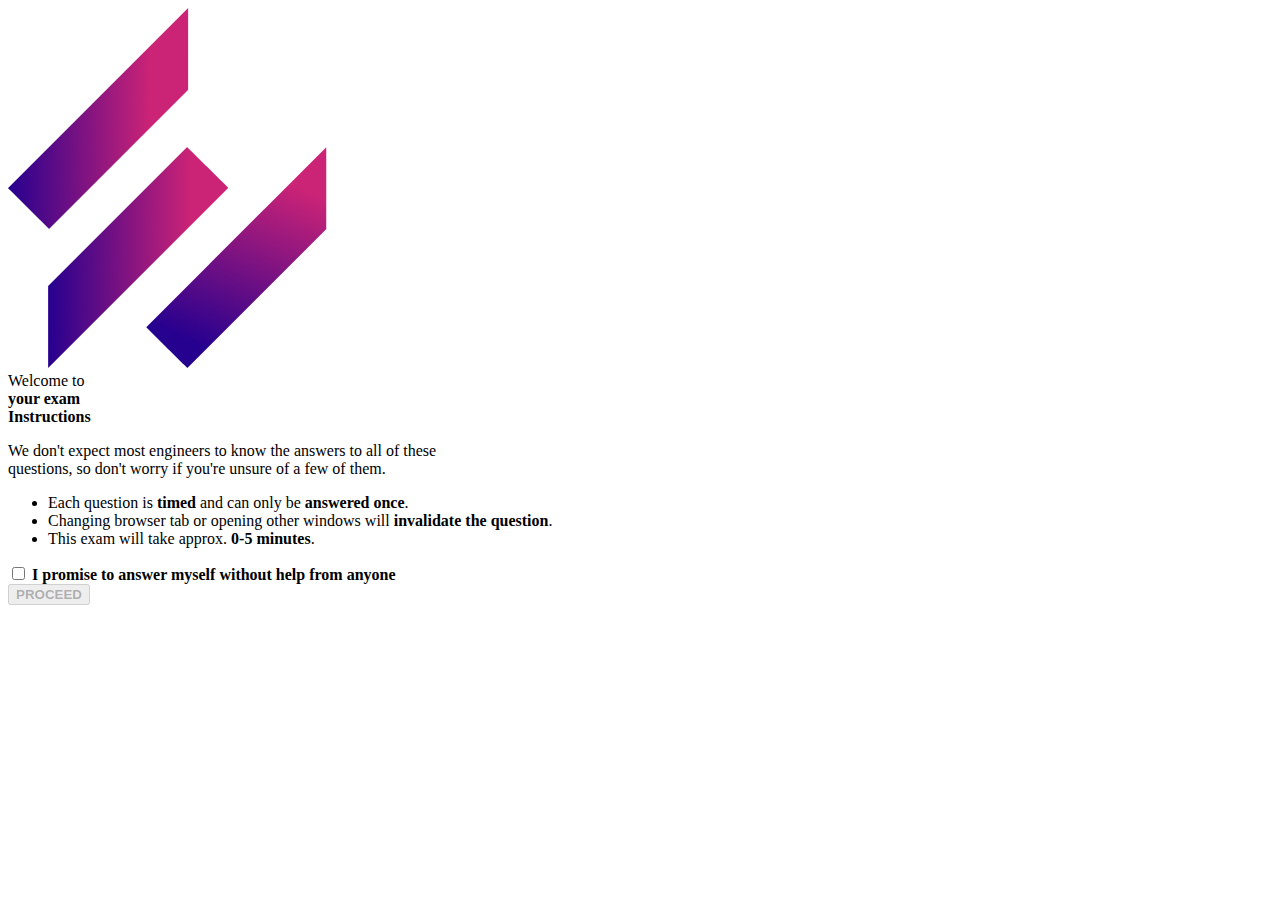
==== index.html @ fb4f3f34 "aggiunto html pagina iniziale e sistemato collegamento js" ====
<!DOCTYPE html>
<html lang="en">
  <head>
    <meta charset="UTF-8" />
    <meta name="viewport" content="width=device-width, initial-scale=1.0" />
    <title>Form</title>
    <link rel="stylesheet" href="index.css" />
    <link rel="preconnect" href="https://fonts.googleapis.com" />
    <link rel="preconnect" href="https://fonts.gstatic.com" crossorigin />
    <link
      href="https://fonts.googleapis.com/css2?family=Josefin+Sans:wght@300&family=Outfit:wght@300&display=swap"
      rel="stylesheet"
    />
    <link
      href="https://fonts.googleapis.com/css2?family=Inter:wght@200&display=swap"
      rel="stylesheet"
    />
  </head>
  <body>
    <img id="logo" src="./assets/epicode_logo.png" />

    <div id="content">
      <div class="title-text" id="text-align">Welcome to</div>
      <div class="title-text"><b>your exam</b></div>
      <div id="instructions">
        <b>Instructions</b>
      </div>
      <div id="main-text">
        <p>
          We don't expect most engineers to know the answers to all of these<br />
          questions, so don't worry if you're unsure of a few of them.
        </p>
        <div class="instructions-list">
          <ul>
            <li>
              Each question is <b>timed</b> and can only be
              <b>answered once</b>.
            </li>
            <li>
              Changing browser tab or opening other windows will
              <b>invalidate the question</b>.
            </li>
            <li>This exam will take approx. <b>0-5 minutes</b>.</li>
          </ul>
        </div>
      </div>
    </div>
    <div id="footer">
      <div id="align-checkbox-text">
        <input type="checkbox" id="checkbox" onclick="checkCheckbox()" />
        <span id="checkbox-text"
          ><b>I promise to answer myself without help from anyone</b></span
        >
      </div>
      <div>
        <button id="button" onclick="changeToQuestions()" disabled="true">
          <b>PROCEED</b>
        </button>
      </div>
    </div>
    <script src="script.js"></script>
  </body>
</html>
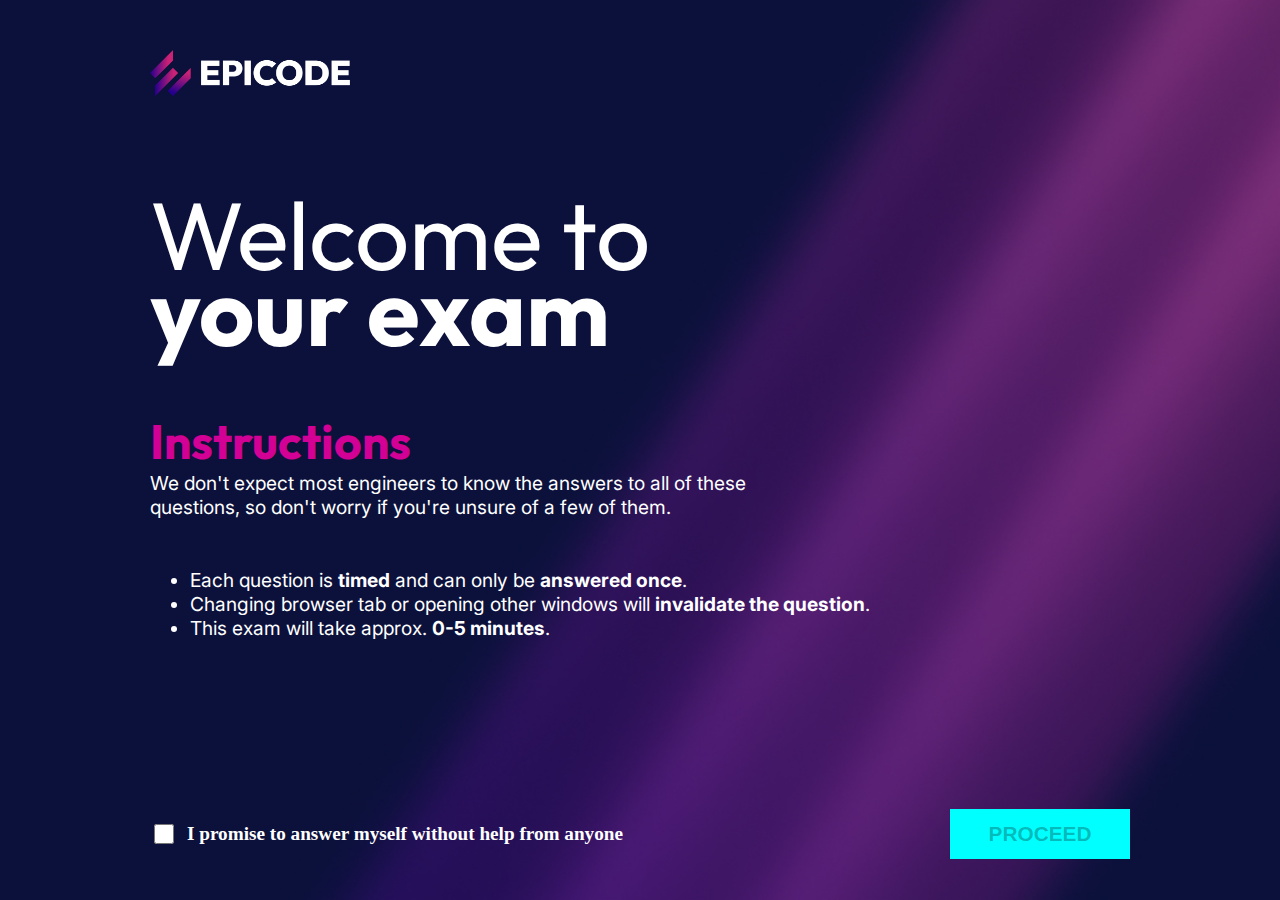
==== commit ebfa89f6: "fine" ====
--- a/index.html
+++ b/index.html
@@ -60,4 +60,4 @@
     </div>
     <script src="script.js"></script>
   </body>
-</html>
+</html>--- a/index.css
+++ b/index.css
@@ -0,0 +1,96 @@
+body {
+  margin: 0;
+  height: 100%;
+  background-image: url(./assets/bg.jpg);
+  background-repeat: no-repeat;
+  background-size: cover;
+}
+
+#logo {
+  width: 200px;
+  margin-left: 150px;
+  margin-top: 50px;
+}
+
+#content {
+  display: flex;
+  flex-direction: column;
+  margin-left: 150px;
+}
+
+.title-text {
+  font-size: 6em;
+  color: white;
+  font-family: "Josefin Sans", sans-serif;
+  font-family: "Outfit", sans-serif;
+}
+
+#text-align {
+  line-height: 30px;
+  padding-top: 120px;
+}
+
+#instructions {
+  font-size: 3em;
+  color: #d20094;
+  padding-top: 40px;
+  font-family: "Outfit", sans-serif;
+}
+
+#main-text {
+  color: white;
+  font-size: 1.2em;
+  font-family: "Inter", sans-serif;
+}
+#main-text p {
+  margin: 0;
+}
+
+#main-text ul {
+  padding-top: 30px;
+}
+
+#footer {
+  margin-left: 150px;
+  margin-right: 150px;
+  display: flex;
+  align-items: center;
+  flex-direction: row;
+  justify-content: space-between;
+  padding-top: 150px;
+  margin-bottom: 15px;
+}
+
+#button {
+  width: 180px;
+  height: 50px;
+  font-size: 1.3em;
+  background-color: aqua;
+  cursor: pointer;
+  border: none;
+}
+
+#button:hover {
+  box-shadow: 0px 0px 20px aqua;
+}
+
+#checkbox {
+  width: 20px;
+  height: 20px;
+  cursor: pointer;
+}
+
+#checkbox-text {
+  font-size: 1.2em;
+  padding-left: 10px;
+  color: white;
+}
+
+#align-checkbox-text {
+  display: flex;
+  align-items: center;
+}
+
+.button-not-pressed {
+  filter: opacity(0.7);
+}